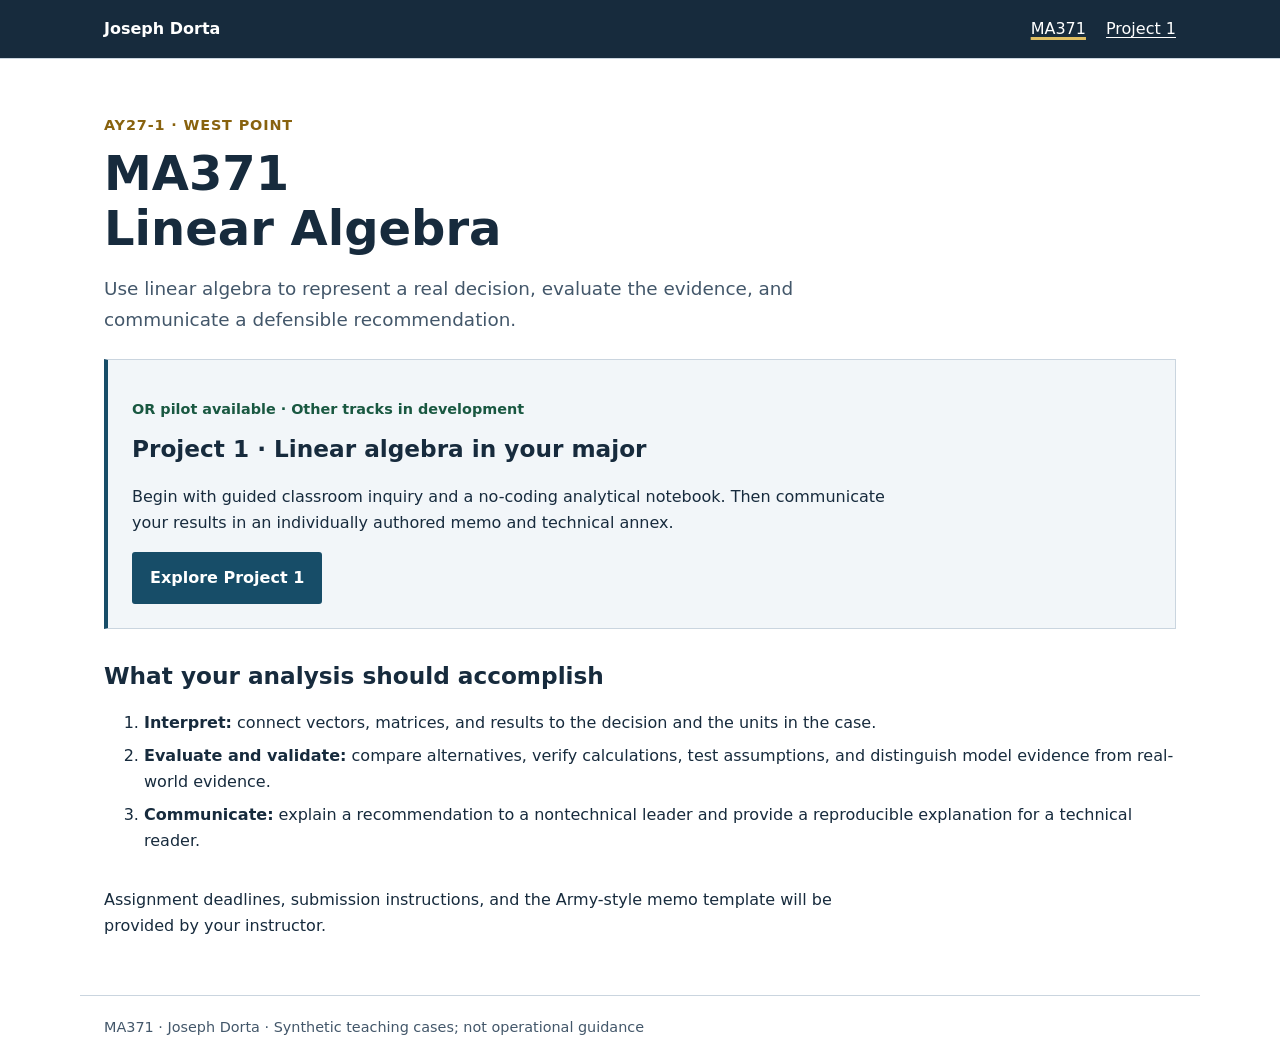
==== ma371/index.html @ 38697d87 "Publish MA371 project hub and student-facing OR pilot" ====
<!doctype html>
<html lang="en"><head><meta charset="utf-8"><meta name="viewport" content="width=device-width, initial-scale=1"><title>MA371 | Linear Algebra</title><meta name="description" content="MA371 Linear Algebra: major-specific applications, guided inquiry, and Project 1 resources."><link rel="stylesheet" href="../assets/style.css"><link rel="icon" href="../assets/favicon.svg" type="image/svg+xml"></head>
<body><a class="skip" href="#main">Skip to content</a><header class="site-header"><div class="wrap"><a class="brand" href="../">Joseph Dorta</a><nav aria-label="Main"><a href="./" aria-current="page">MA371</a><a href="project1/">Project 1</a></nav></div></header><main id="main" class="wrap"><p class="eyebrow">AY27-1 · West Point</p><h1>MA371<br>Linear Algebra</h1><p class="lead">Use linear algebra to represent a real decision, evaluate the evidence, and communicate a defensible recommendation.</p><section class="panel"><p class="status ready">OR pilot available · Other tracks in development</p><h2>Project 1 · Linear algebra in your major</h2><p>Begin with guided classroom inquiry and a no-coding analytical notebook. Then communicate your results in an individually authored memo and technical annex.</p><a class="button" href="project1/">Explore Project 1</a></section><section><h2>What your analysis should accomplish</h2><ol><li><strong>Interpret:</strong> connect vectors, matrices, and results to the decision and the units in the case.</li><li><strong>Evaluate and validate:</strong> compare alternatives, verify calculations, test assumptions, and distinguish model evidence from real-world evidence.</li><li><strong>Communicate:</strong> explain a recommendation to a nontechnical leader and provide a reproducible explanation for a technical reader.</li></ol></section><p>Assignment deadlines, submission instructions, and the Army-style memo template will be provided by your instructor.</p></main><footer class="wrap">MA371 · Joseph Dorta · Synthetic teaching cases; not operational guidance</footer></body></html>
---- assets/style.css ----
:root{color-scheme:light;--ink:#172b3d;--muted:#43576a;--accent:#174d68;--gold:#88620e;--line:#cad5df;--paper:#fff;--wash:#f2f6f9;--focus:#9d3b0b}*{box-sizing:border-box}html{font-size:100%}body{margin:0;background:var(--paper);color:var(--ink);font-family:system-ui,-apple-system,"Segoe UI",sans-serif;font-size:1rem;line-height:1.65}a{color:var(--accent);text-underline-offset:.2em}a:hover{text-decoration-thickness:2px}a:focus-visible,summary:focus-visible{outline:3px solid var(--focus);outline-offset:4px}.wrap{max-width:1120px;margin:auto;padding:0 1.5rem}.site-header{border-bottom:1px solid var(--line);background:var(--ink);color:#fff}.site-header .wrap{display:flex;align-items:center;justify-content:space-between;gap:1rem;flex-wrap:wrap;padding-top:1rem;padding-bottom:1rem}.site-header a{color:#fff}.brand{font-weight:700;text-decoration:none}.site-header nav{display:flex;gap:1.25rem;flex-wrap:wrap}.site-header nav a[aria-current]{text-decoration-color:#e0be62;text-decoration-thickness:3px}main.wrap{padding-top:2.5rem;padding-bottom:2.5rem;min-height:70vh}.eyebrow{font-weight:700;letter-spacing:.06em;text-transform:uppercase;color:var(--gold);font-size:.9rem;margin-bottom:.5rem}h1{font-size:clamp(2rem,5vw,3rem);line-height:1.15;margin:.5rem 0 1.1rem;max-width:24ch}h2{font-size:1.45rem;line-height:1.3;margin-top:0}h3{font-size:1.1rem;line-height:1.4}p{max-width:76ch}.lead{font-size:1.15rem;color:var(--muted);max-width:70ch}.panel{border:1px solid var(--line);padding:1.5rem;margin:1.5rem 0;background:var(--wash);border-left:4px solid var(--accent)}.panel p:last-child{margin-bottom:0}.grid{display:grid;grid-template-columns:repeat(2,minmax(0,1fr));gap:1rem;margin:1.5rem 0}.card{border:1px solid var(--line);padding:1.5rem;border-radius:4px;display:flex;flex-direction:column;align-items:flex-start}.card p{margin-top:0}.card .button,.card .text-link{margin-top:auto}.card.featured{border-top:4px solid var(--accent)}.status{font-size:.9rem;font-weight:650;margin-bottom:.75rem;color:var(--muted)}.status.ready{color:#195841}.button{display:inline-block;background:var(--accent);color:#fff;border:2px solid var(--accent);padding:.65rem 1rem;font-weight:650;text-decoration:none;border-radius:3px}.button:hover{background:#103a50}.button.secondary{background:#fff;color:var(--accent)}.actions{display:flex;gap:.75rem;flex-wrap:wrap;margin:1.5rem 0}.breadcrumbs{font-size:.95rem;color:var(--muted);margin-bottom:1.5rem}.note{background:#fff7dd;border-left:4px solid var(--gold);padding:1rem 1.25rem;margin:1.5rem 0}.note p{margin:.2rem 0}section{margin:2rem 0}li{margin:.4rem 0}footer.wrap{border-top:1px solid var(--line);padding-top:1.2rem;padding-bottom:1.5rem;color:var(--muted);font-size:.9rem}.skip{position:absolute;left:-9999px}.skip:focus{left:1rem;top:1rem;z-index:10;background:#fff;padding:1rem}.table-scroll{overflow-x:auto}table{border-collapse:collapse;margin:1rem 0;width:100%;max-width:50rem}th,td{border-bottom:1px solid var(--line);text-align:left;padding:.6rem .75rem}thead{background:var(--wash)}caption{text-align:left;font-weight:650;margin:.5rem 0}.math{font-family:"Cambria Math",Cambria,serif;font-size:1.15rem;overflow-wrap:anywhere}.matrix{font-family:ui-monospace,monospace;white-space:pre;display:inline-block;vertical-align:middle;line-height:1.7;padding:.3rem 1rem;border-left:2px solid var(--ink);border-right:2px solid var(--ink);margin:.5rem 1rem .5rem 0}.compact{max-width:820px}details{border:1px solid var(--line);padding:.8rem 1rem;margin:1rem 0}summary{cursor:pointer;font-weight:650}@media(max-width:650px){.grid{grid-template-columns:1fr}.wrap{padding-left:1rem;padding-right:1rem}main.wrap{padding-top:1.5rem}.card,.panel{padding:1.15rem}.actions .button{width:100%;text-align:center}}@media print{.site-header,.actions,.skip,footer{display:none}main.wrap{padding:0}.panel,.card,.note{break-inside:avoid;background:none}a{color:inherit}.grid{display:block}.card{margin:1rem 0}}
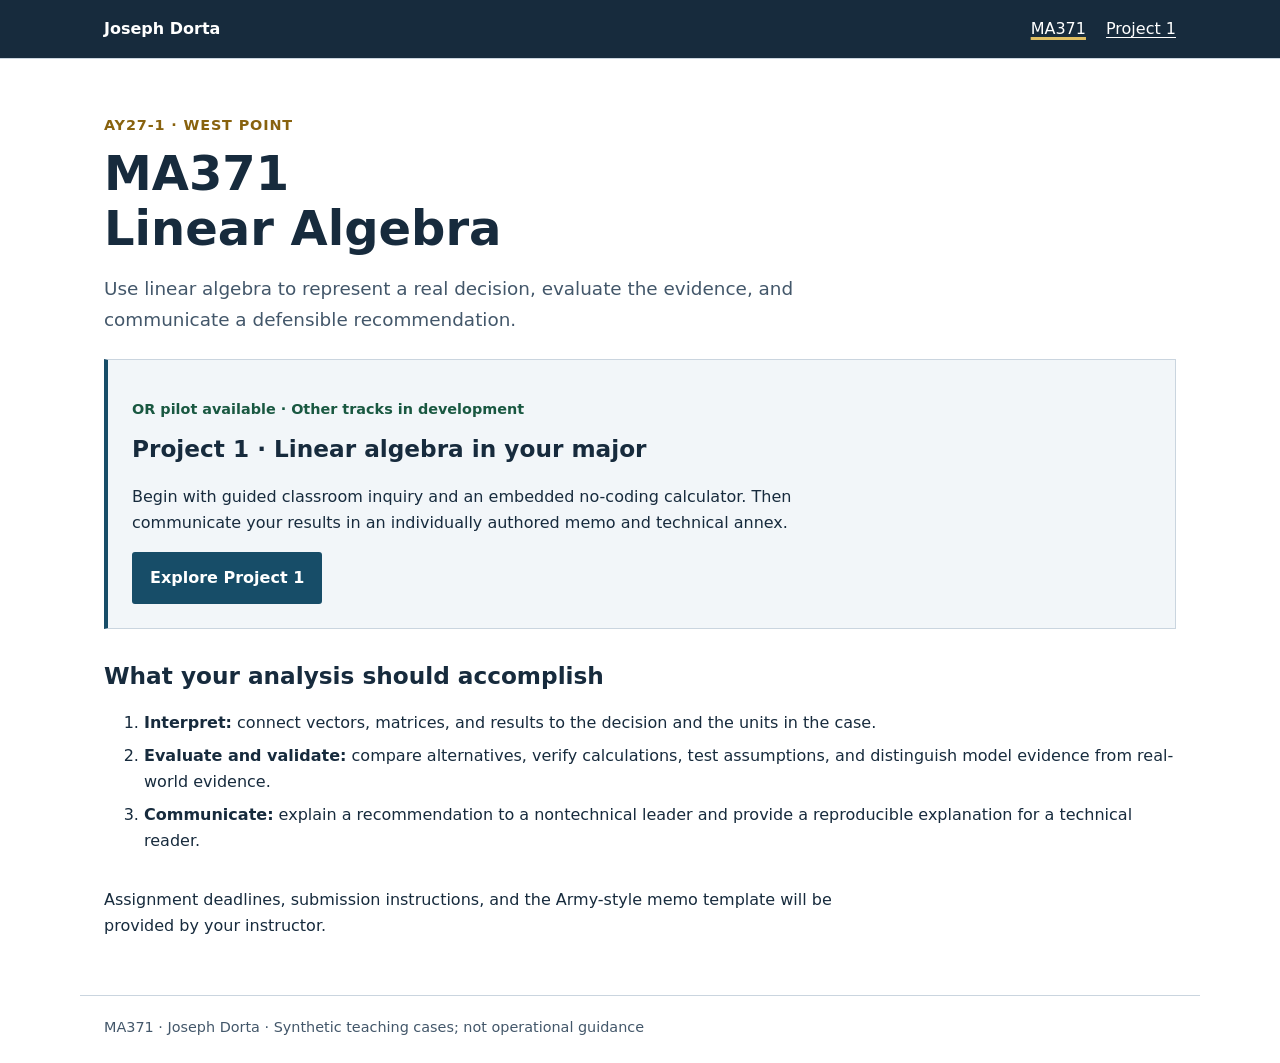
==== commit c8c1e744: "Embed browser Python calculator and refine vector notation and punctuation" ====
--- a/ma371/index.html
+++ b/ma371/index.html
@@ -1,3 +1,4 @@
 <!doctype html>
 <html lang="en"><head><meta charset="utf-8"><meta name="viewport" content="width=device-width, initial-scale=1"><title>MA371 | Linear Algebra</title><meta name="description" content="MA371 Linear Algebra: major-specific applications, guided inquiry, and Project 1 resources."><link rel="stylesheet" href="../assets/style.css"><link rel="icon" href="../assets/favicon.svg" type="image/svg+xml"></head>
-<body><a class="skip" href="#main">Skip to content</a><header class="site-header"><div class="wrap"><a class="brand" href="../">Joseph Dorta</a><nav aria-label="Main"><a href="./" aria-current="page">MA371</a><a href="project1/">Project 1</a></nav></div></header><main id="main" class="wrap"><p class="eyebrow">AY27-1 · West Point</p><h1>MA371<br>Linear Algebra</h1><p class="lead">Use linear algebra to represent a real decision, evaluate the evidence, and communicate a defensible recommendation.</p><section class="panel"><p class="status ready">OR pilot available · Other tracks in development</p><h2>Project 1 · Linear algebra in your major</h2><p>Begin with guided classroom inquiry and a no-coding analytical notebook. Then communicate your results in an individually authored memo and technical annex.</p><a class="button" href="project1/">Explore Project 1</a></section><section><h2>What your analysis should accomplish</h2><ol><li><strong>Interpret:</strong> connect vectors, matrices, and results to the decision and the units in the case.</li><li><strong>Evaluate and validate:</strong> compare alternatives, verify calculations, test assumptions, and distinguish model evidence from real-world evidence.</li><li><strong>Communicate:</strong> explain a recommendation to a nontechnical leader and provide a reproducible explanation for a technical reader.</li></ol></section><p>Assignment deadlines, submission instructions, and the Army-style memo template will be provided by your instructor.</p></main><footer class="wrap">MA371 · Joseph Dorta · Synthetic teaching cases; not operational guidance</footer></body></html>
+<body><a class="skip" href="#main">Skip to content</a><header class="site-header"><div class="wrap"><a class="brand" href="../">Joseph Dorta</a><nav aria-label="Main"><a href="./" aria-current="page">MA371</a><a href="project1/">Project 1</a></nav></div></header><main id="main" class="wrap"><p class="eyebrow">AY27-1 · West Point</p><h1>MA371<br>Linear Algebra</h1><p class="lead">Use linear algebra to represent a real decision, evaluate the evidence, and communicate a defensible recommendation.</p><section class="panel"><p class="status ready">OR pilot available · Other tracks in development</p><h2>Project 1 · Linear algebra in your major</h2><p>Begin with guided classroom inquiry and an embedded no-coding calculator. Then communicate your results in an individually authored memo and technical annex.</p><a class="button" href="project1/">Explore Project 1</a></section><section><h2>What your analysis should accomplish</h2><ol><li><strong>Interpret:</strong> connect vectors, matrices, and results to the decision and the units in the case.</li><li><strong>Evaluate and validate:</strong> compare alternatives, verify calculations, test assumptions, and distinguish model evidence from real-world evidence.</li><li><strong>Communicate:</strong> explain a recommendation to a nontechnical leader and provide a reproducible explanation for a technical reader.</li></ol></section><p>Assignment deadlines, submission instructions, and the Army-style memo template will be provided by your instructor.</p></main><footer class="wrap">MA371 · Joseph Dorta · Synthetic teaching cases; not operational guidance</footer></body></html>
+
--- a/assets/style.css
+++ b/assets/style.css
@@ -1 +1,2 @@
 :root{color-scheme:light;--ink:#172b3d;--muted:#43576a;--accent:#174d68;--gold:#88620e;--line:#cad5df;--paper:#fff;--wash:#f2f6f9;--focus:#9d3b0b}*{box-sizing:border-box}html{font-size:100%}body{margin:0;background:var(--paper);color:var(--ink);font-family:system-ui,-apple-system,"Segoe UI",sans-serif;font-size:1rem;line-height:1.65}a{color:var(--accent);text-underline-offset:.2em}a:hover{text-decoration-thickness:2px}a:focus-visible,summary:focus-visible{outline:3px solid var(--focus);outline-offset:4px}.wrap{max-width:1120px;margin:auto;padding:0 1.5rem}.site-header{border-bottom:1px solid var(--line);background:var(--ink);color:#fff}.site-header .wrap{display:flex;align-items:center;justify-content:space-between;gap:1rem;flex-wrap:wrap;padding-top:1rem;padding-bottom:1rem}.site-header a{color:#fff}.brand{font-weight:700;text-decoration:none}.site-header nav{display:flex;gap:1.25rem;flex-wrap:wrap}.site-header nav a[aria-current]{text-decoration-color:#e0be62;text-decoration-thickness:3px}main.wrap{padding-top:2.5rem;padding-bottom:2.5rem;min-height:70vh}.eyebrow{font-weight:700;letter-spacing:.06em;text-transform:uppercase;color:var(--gold);font-size:.9rem;margin-bottom:.5rem}h1{font-size:clamp(2rem,5vw,3rem);line-height:1.15;margin:.5rem 0 1.1rem;max-width:24ch}h2{font-size:1.45rem;line-height:1.3;margin-top:0}h3{font-size:1.1rem;line-height:1.4}p{max-width:76ch}.lead{font-size:1.15rem;color:var(--muted);max-width:70ch}.panel{border:1px solid var(--line);padding:1.5rem;margin:1.5rem 0;background:var(--wash);border-left:4px solid var(--accent)}.panel p:last-child{margin-bottom:0}.grid{display:grid;grid-template-columns:repeat(2,minmax(0,1fr));gap:1rem;margin:1.5rem 0}.card{border:1px solid var(--line);padding:1.5rem;border-radius:4px;display:flex;flex-direction:column;align-items:flex-start}.card p{margin-top:0}.card .button,.card .text-link{margin-top:auto}.card.featured{border-top:4px solid var(--accent)}.status{font-size:.9rem;font-weight:650;margin-bottom:.75rem;color:var(--muted)}.status.ready{color:#195841}.button{display:inline-block;background:var(--accent);color:#fff;border:2px solid var(--accent);padding:.65rem 1rem;font-weight:650;text-decoration:none;border-radius:3px}.button:hover{background:#103a50}.button.secondary{background:#fff;color:var(--accent)}.actions{display:flex;gap:.75rem;flex-wrap:wrap;margin:1.5rem 0}.breadcrumbs{font-size:.95rem;color:var(--muted);margin-bottom:1.5rem}.note{background:#fff7dd;border-left:4px solid var(--gold);padding:1rem 1.25rem;margin:1.5rem 0}.note p{margin:.2rem 0}section{margin:2rem 0}li{margin:.4rem 0}footer.wrap{border-top:1px solid var(--line);padding-top:1.2rem;padding-bottom:1.5rem;color:var(--muted);font-size:.9rem}.skip{position:absolute;left:-9999px}.skip:focus{left:1rem;top:1rem;z-index:10;background:#fff;padding:1rem}.table-scroll{overflow-x:auto}table{border-collapse:collapse;margin:1rem 0;width:100%;max-width:50rem}th,td{border-bottom:1px solid var(--line);text-align:left;padding:.6rem .75rem}thead{background:var(--wash)}caption{text-align:left;font-weight:650;margin:.5rem 0}.math{font-family:"Cambria Math",Cambria,serif;font-size:1.15rem;overflow-wrap:anywhere}.matrix{font-family:ui-monospace,monospace;white-space:pre;display:inline-block;vertical-align:middle;line-height:1.7;padding:.3rem 1rem;border-left:2px solid var(--ink);border-right:2px solid var(--ink);margin:.5rem 1rem .5rem 0}.compact{max-width:820px}details{border:1px solid var(--line);padding:.8rem 1rem;margin:1rem 0}summary{cursor:pointer;font-weight:650}@media(max-width:650px){.grid{grid-template-columns:1fr}.wrap{padding-left:1rem;padding-right:1rem}main.wrap{padding-top:1.5rem}.card,.panel{padding:1.15rem}.actions .button{width:100%;text-align:center}}@media print{.site-header,.actions,.skip,footer{display:none}main.wrap{padding:0}.panel,.card,.note{break-inside:avoid;background:none}a{color:inherit}.grid{display:block}.card{margin:1rem 0}}
+
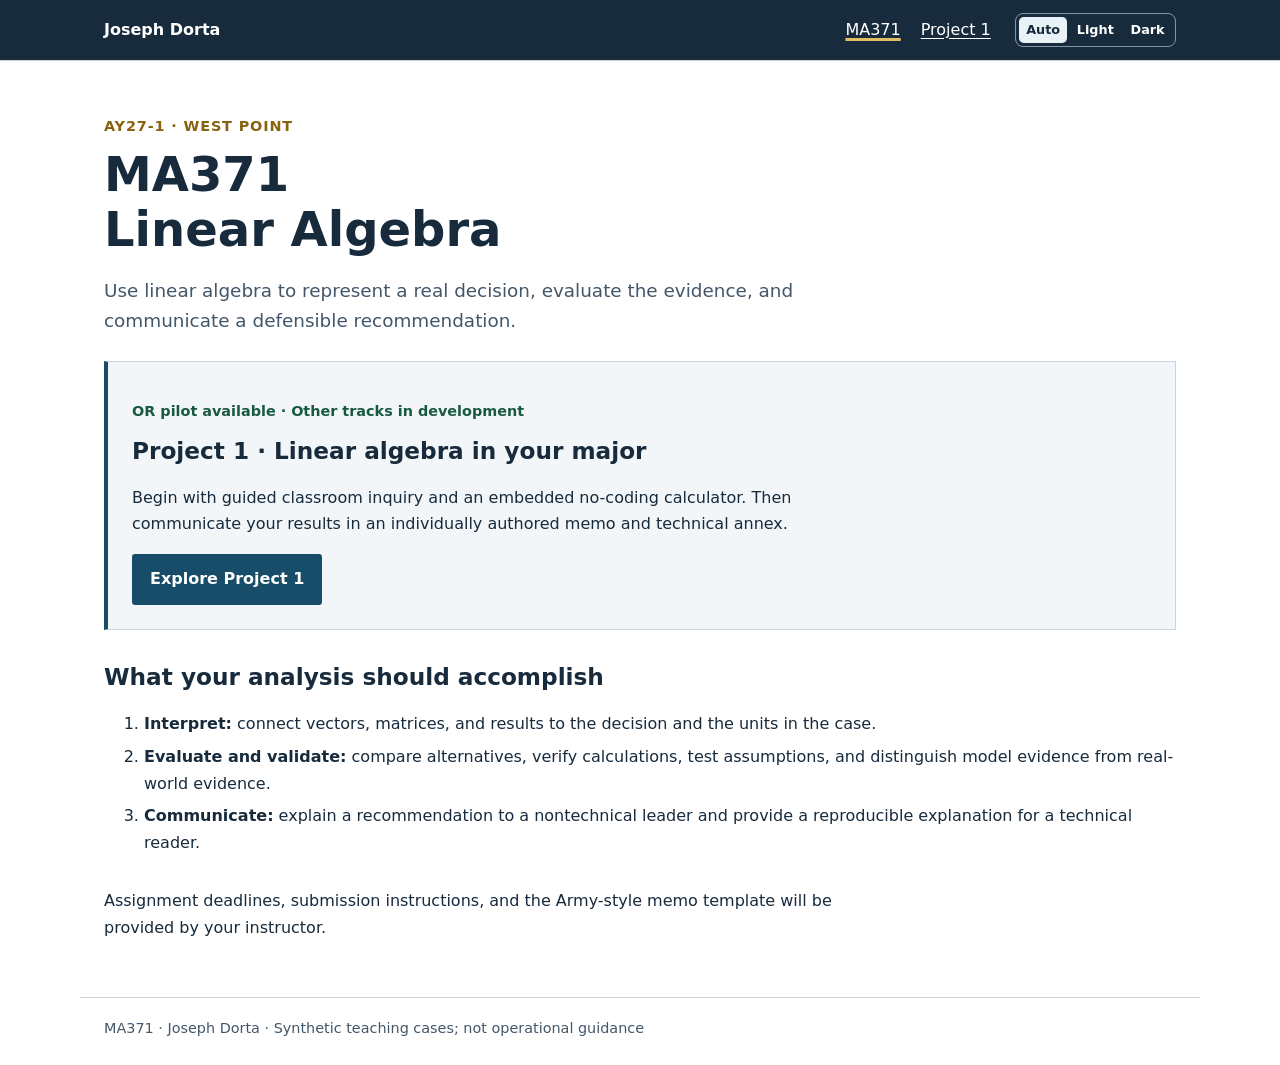
==== commit 3b29ba89: "Add site appearance modes and original fleet-depot artwork" ====
--- a/ma371/index.html
+++ b/ma371/index.html
@@ -1,4 +1,4 @@
 <!doctype html>
-<html lang="en"><head><meta charset="utf-8"><meta name="viewport" content="width=device-width, initial-scale=1"><title>MA371 | Linear Algebra</title><meta name="description" content="MA371 Linear Algebra: major-specific applications, guided inquiry, and Project 1 resources."><link rel="stylesheet" href="../assets/style.css"><link rel="icon" href="../assets/favicon.svg" type="image/svg+xml"></head>
+<html lang="en"><head><meta charset="utf-8"><meta name="viewport" content="width=device-width, initial-scale=1"><title>MA371 | Linear Algebra</title><meta name="description" content="MA371 Linear Algebra: major-specific applications, guided inquiry, and Project 1 resources."><link rel="stylesheet" href="../assets/style.css"><link rel="stylesheet" href="../assets/theme.css"><script src="../assets/theme.js"></script><link rel="icon" href="../assets/favicon.svg" type="image/svg+xml"></head>
 <body><a class="skip" href="#main">Skip to content</a><header class="site-header"><div class="wrap"><a class="brand" href="../">Joseph Dorta</a><nav aria-label="Main"><a href="./" aria-current="page">MA371</a><a href="project1/">Project 1</a></nav></div></header><main id="main" class="wrap"><p class="eyebrow">AY27-1 · West Point</p><h1>MA371<br>Linear Algebra</h1><p class="lead">Use linear algebra to represent a real decision, evaluate the evidence, and communicate a defensible recommendation.</p><section class="panel"><p class="status ready">OR pilot available · Other tracks in development</p><h2>Project 1 · Linear algebra in your major</h2><p>Begin with guided classroom inquiry and an embedded no-coding calculator. Then communicate your results in an individually authored memo and technical annex.</p><a class="button" href="project1/">Explore Project 1</a></section><section><h2>What your analysis should accomplish</h2><ol><li><strong>Interpret:</strong> connect vectors, matrices, and results to the decision and the units in the case.</li><li><strong>Evaluate and validate:</strong> compare alternatives, verify calculations, test assumptions, and distinguish model evidence from real-world evidence.</li><li><strong>Communicate:</strong> explain a recommendation to a nontechnical leader and provide a reproducible explanation for a technical reader.</li></ol></section><p>Assignment deadlines, submission instructions, and the Army-style memo template will be provided by your instructor.</p></main><footer class="wrap">MA371 · Joseph Dorta · Synthetic teaching cases; not operational guidance</footer></body></html>
 
--- a/assets/theme.css
+++ b/assets/theme.css
@@ -0,0 +1,111 @@
+:root {
+  --surface: #fff;
+  --header: #172b3d;
+  --header-ink: #fff;
+  --button-bg: #174d68;
+  --button-hover: #103a50;
+  --button-ink: #fff;
+  --note-bg: #fff7dd;
+  --input-bg: #fff;
+  --input-border: #687d8f;
+  --ready-ink: #195841;
+  --error-bg: #fff1ec;
+  --error-ink: #822500;
+}
+
+@media (prefers-color-scheme: dark) {
+  :root:not([data-theme="light"]) {
+    color-scheme: dark;
+    --ink: #e7f0f4;
+    --muted: #b7c8d4;
+    --accent: #94d5e7;
+    --gold: #f0c775;
+    --line: #405465;
+    --paper: #101923;
+    --wash: #1a2935;
+    --focus: #f8be6c;
+    --surface: #172532;
+    --header: #0b141d;
+    --header-ink: #f0f7fa;
+    --button-bg: #287b8f;
+    --button-hover: #206679;
+    --button-ink: #fff;
+    --note-bg: #332b1d;
+    --input-bg: #12212d;
+    --input-border: #8198a9;
+    --ready-ink: #8bdbb8;
+    --error-bg: #3b2422;
+    --error-ink: #ffb79d;
+  }
+}
+
+:root[data-theme="dark"] {
+  color-scheme: dark;
+  --ink: #e7f0f4;
+  --muted: #b7c8d4;
+  --accent: #94d5e7;
+  --gold: #f0c775;
+  --line: #405465;
+  --paper: #101923;
+  --wash: #1a2935;
+  --focus: #f8be6c;
+  --surface: #172532;
+  --header: #0b141d;
+  --header-ink: #f0f7fa;
+  --button-bg: #287b8f;
+  --button-hover: #206679;
+  --button-ink: #fff;
+  --note-bg: #332b1d;
+  --input-bg: #12212d;
+  --input-border: #8198a9;
+  --ready-ink: #8bdbb8;
+  --error-bg: #3b2422;
+  --error-ink: #ffb79d;
+}
+
+.site-header { background: var(--header); color: var(--header-ink); }
+.site-header .wrap { justify-content: initial; padding-top: .8rem; padding-bottom: .8rem; }
+.site-header a { color: var(--header-ink); }
+.site-header nav { margin-left: auto; }
+.theme-switch { display: inline-flex; align-items: center; gap: .15rem; padding: .2rem; border: 1px solid #8296a5; border-radius: .5rem; margin-left: .5rem; }
+.theme-switch button { border: 0; border-radius: .3rem; padding: .25rem .45rem; color: var(--header-ink); background: transparent; font: 600 .8rem/1.4 system-ui, sans-serif; cursor: pointer; }
+.theme-switch button[aria-pressed="true"] { background: #e9f3f7; color: #172b3d; }
+.theme-switch button:hover:not([aria-pressed="true"]) { background: #ffffff20; }
+.theme-switch button:focus-visible, button:focus-visible, select:focus-visible { outline: 3px solid var(--focus); outline-offset: 3px; }
+.card { background: var(--surface); }
+.status.ready { color: var(--ready-ink); }
+.button { background: var(--button-bg); border-color: var(--button-bg); color: var(--button-ink); }
+.button:hover { background: var(--button-hover); color: var(--button-ink); }
+.button.secondary { background: var(--surface); color: var(--accent); }
+.button.secondary:hover { background: var(--wash); color: var(--accent); }
+.note { background: var(--note-bg); }
+.skip:focus { background: var(--surface); }
+
+/* The computational SVGs have dark labels, so their plotting canvas stays light. */
+.calculator, .calculator fieldset, details { background: var(--paper); }
+.calculator input[type=number], .fleet-flow select { background: var(--input-bg); color: var(--ink); border-color: var(--input-border); }
+.calculator-status.error { background: var(--error-bg); color: var(--error-ink); }
+.code-view pre { color: var(--ink); }
+.fleet-flow, .transition-diagram { background: var(--wash); border-color: var(--line); }
+.fleet-flow .flow-disclaimer { color: var(--muted); }
+.transition-diagram button { background: var(--surface); color: var(--accent); }
+.transition-diagram button[aria-pressed="true"] { background: var(--button-bg); color: var(--button-ink); }
+.transition-diagram .diagram-caption { color: var(--muted); }
+.or-evidence { color: var(--ink); }
+.or-evidence h1, .or-evidence h2 { color: var(--ink); }
+.or-evidence th { background: var(--wash); }
+.or-evidence td, .or-evidence th { border-color: var(--line); }
+.or-evidence .notation { background: var(--wash); }
+.or-evidence svg, .fleet-flow svg, .transition-diagram svg { background: #fff; }
+.hero-art { display: block; margin: 1.25rem 0 1.5rem; overflow: hidden; border: 1px solid var(--line); border-radius: .55rem; background: #d3e4e5; }
+.hero-art img { display: block; width: 100%; height: auto; aspect-ratio: 1600 / 595; object-fit: cover; }
+.hero-art figcaption { padding: .4rem .7rem; background: var(--wash); color: var(--muted); font-size: .78rem; line-height: 1.4; }
+
+@media (max-width: 650px) {
+  .site-header nav, .theme-switch { margin-left: 0; }
+}
+@media print {
+  :root, :root[data-theme="dark"], :root:not([data-theme="light"]) { color-scheme: light; --paper: #fff; --ink: #172b3d; --muted: #43576a; --line: #cad5df; --wash: #f2f6f9; }
+  .hero-art { break-inside: avoid; }
+}
+
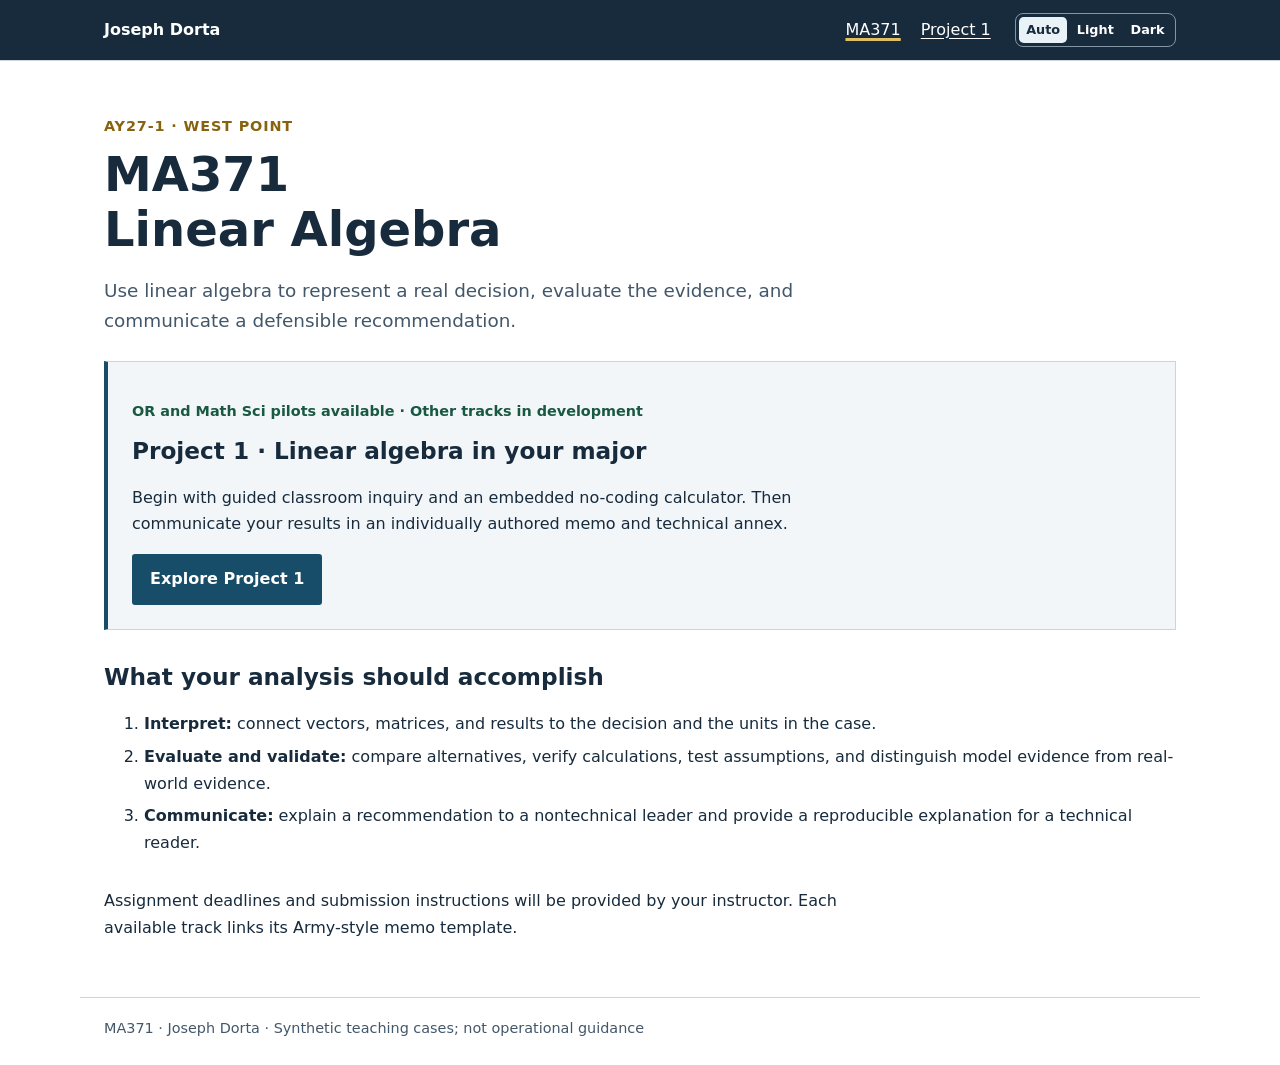
==== commit 1e74f7e0: "Add Math Sci graph inquiry and staged calculator" ====
--- a/ma371/index.html
+++ b/ma371/index.html
@@ -1,4 +1,3 @@
 <!doctype html>
 <html lang="en"><head><meta charset="utf-8"><meta name="viewport" content="width=device-width, initial-scale=1"><title>MA371 | Linear Algebra</title><meta name="description" content="MA371 Linear Algebra: major-specific applications, guided inquiry, and Project 1 resources."><link rel="stylesheet" href="../assets/style.css"><link rel="stylesheet" href="../assets/theme.css"><script src="../assets/theme.js"></script><link rel="icon" href="../assets/favicon.svg" type="image/svg+xml"></head>
-<body><a class="skip" href="#main">Skip to content</a><header class="site-header"><div class="wrap"><a class="brand" href="../">Joseph Dorta</a><nav aria-label="Main"><a href="./" aria-current="page">MA371</a><a href="project1/">Project 1</a></nav></div></header><main id="main" class="wrap"><p class="eyebrow">AY27-1 · West Point</p><h1>MA371<br>Linear Algebra</h1><p class="lead">Use linear algebra to represent a real decision, evaluate the evidence, and communicate a defensible recommendation.</p><section class="panel"><p class="status ready">OR pilot available · Other tracks in development</p><h2>Project 1 · Linear algebra in your major</h2><p>Begin with guided classroom inquiry and an embedded no-coding calculator. Then communicate your results in an individually authored memo and technical annex.</p><a class="button" href="project1/">Explore Project 1</a></section><section><h2>What your analysis should accomplish</h2><ol><li><strong>Interpret:</strong> connect vectors, matrices, and results to the decision and the units in the case.</li><li><strong>Evaluate and validate:</strong> compare alternatives, verify calculations, test assumptions, and distinguish model evidence from real-world evidence.</li><li><strong>Communicate:</strong> explain a recommendation to a nontechnical leader and provide a reproducible explanation for a technical reader.</li></ol></section><p>Assignment deadlines, submission instructions, and the Army-style memo template will be provided by your instructor.</p></main><footer class="wrap">MA371 · Joseph Dorta · Synthetic teaching cases; not operational guidance</footer></body></html>
-
+<body><a class="skip" href="#main">Skip to content</a><header class="site-header"><div class="wrap"><a class="brand" href="../">Joseph Dorta</a><nav aria-label="Main"><a href="./" aria-current="page">MA371</a><a href="project1/">Project 1</a></nav></div></header><main id="main" class="wrap"><p class="eyebrow">AY27-1 · West Point</p><h1>MA371<br>Linear Algebra</h1><p class="lead">Use linear algebra to represent a real decision, evaluate the evidence, and communicate a defensible recommendation.</p><section class="panel"><p class="status ready">OR and Math Sci pilots available · Other tracks in development</p><h2>Project 1 · Linear algebra in your major</h2><p>Begin with guided classroom inquiry and an embedded no-coding calculator. Then communicate your results in an individually authored memo and technical annex.</p><a class="button" href="project1/">Explore Project 1</a></section><section><h2>What your analysis should accomplish</h2><ol><li><strong>Interpret:</strong> connect vectors, matrices, and results to the decision and the units in the case.</li><li><strong>Evaluate and validate:</strong> compare alternatives, verify calculations, test assumptions, and distinguish model evidence from real-world evidence.</li><li><strong>Communicate:</strong> explain a recommendation to a nontechnical leader and provide a reproducible explanation for a technical reader.</li></ol></section><p>Assignment deadlines and submission instructions will be provided by your instructor. Each available track links its Army-style memo template.</p></main><footer class="wrap">MA371 · Joseph Dorta · Synthetic teaching cases; not operational guidance</footer></body></html>
